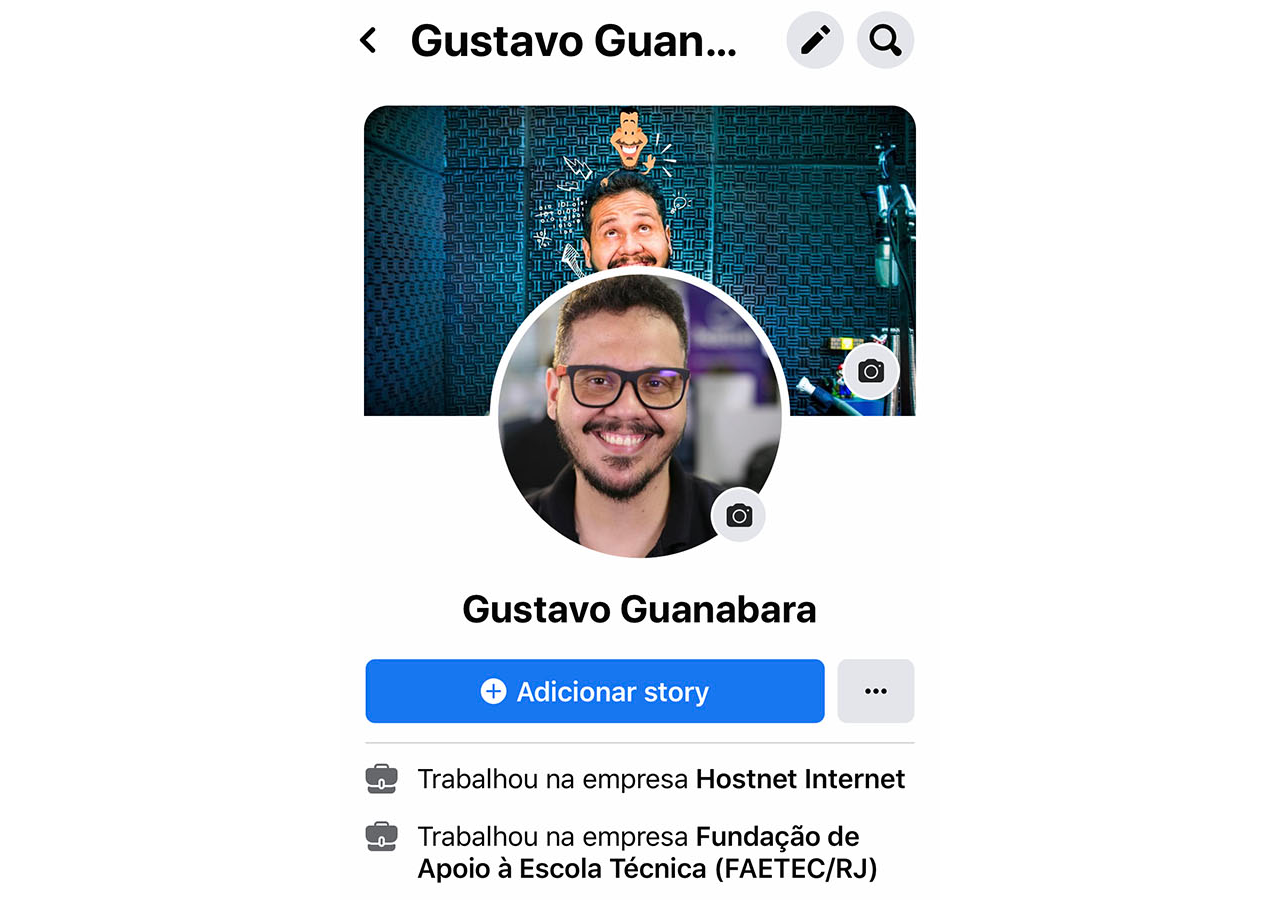
==== facebook.html @ 70ffc327 "Atualização Projeto Redes Sociais - Criado os index das demais redes - Criado a estutura HTML, além " ====
<!DOCTYPE html>
<html lang="pt-br">
<head>
    <meta charset="UTF-8">
    <meta name="viewport" content="width=device-width, initial-scale=1.0">
    <title>Facebook</title>
</head>
  <style>
    * {
        margin: 0px;
        padding: 0px;
    }

    body {
        height: 100vh;
        width: 100vw;
        background: url(imagens/tela-facebook.jpg) no-repeat top center;
    }
    </style>
<body>
    
</body>
</html>
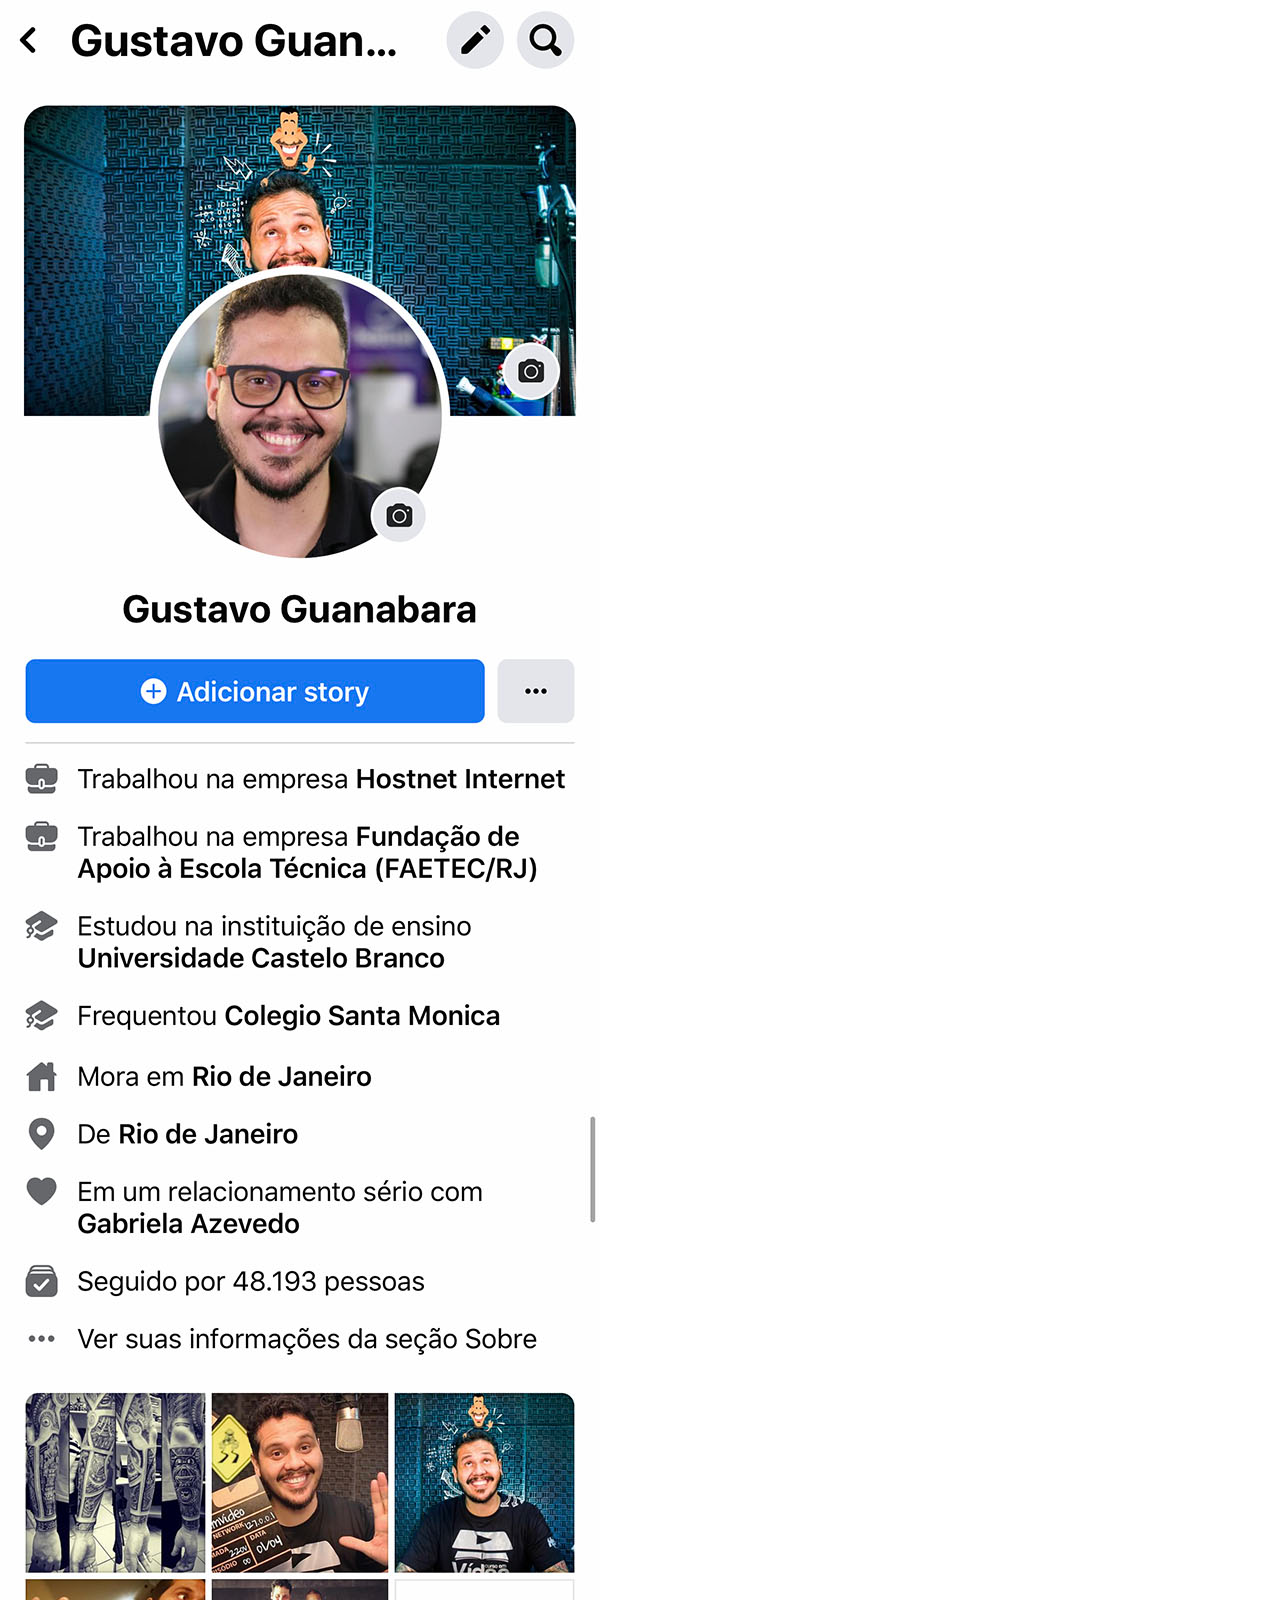
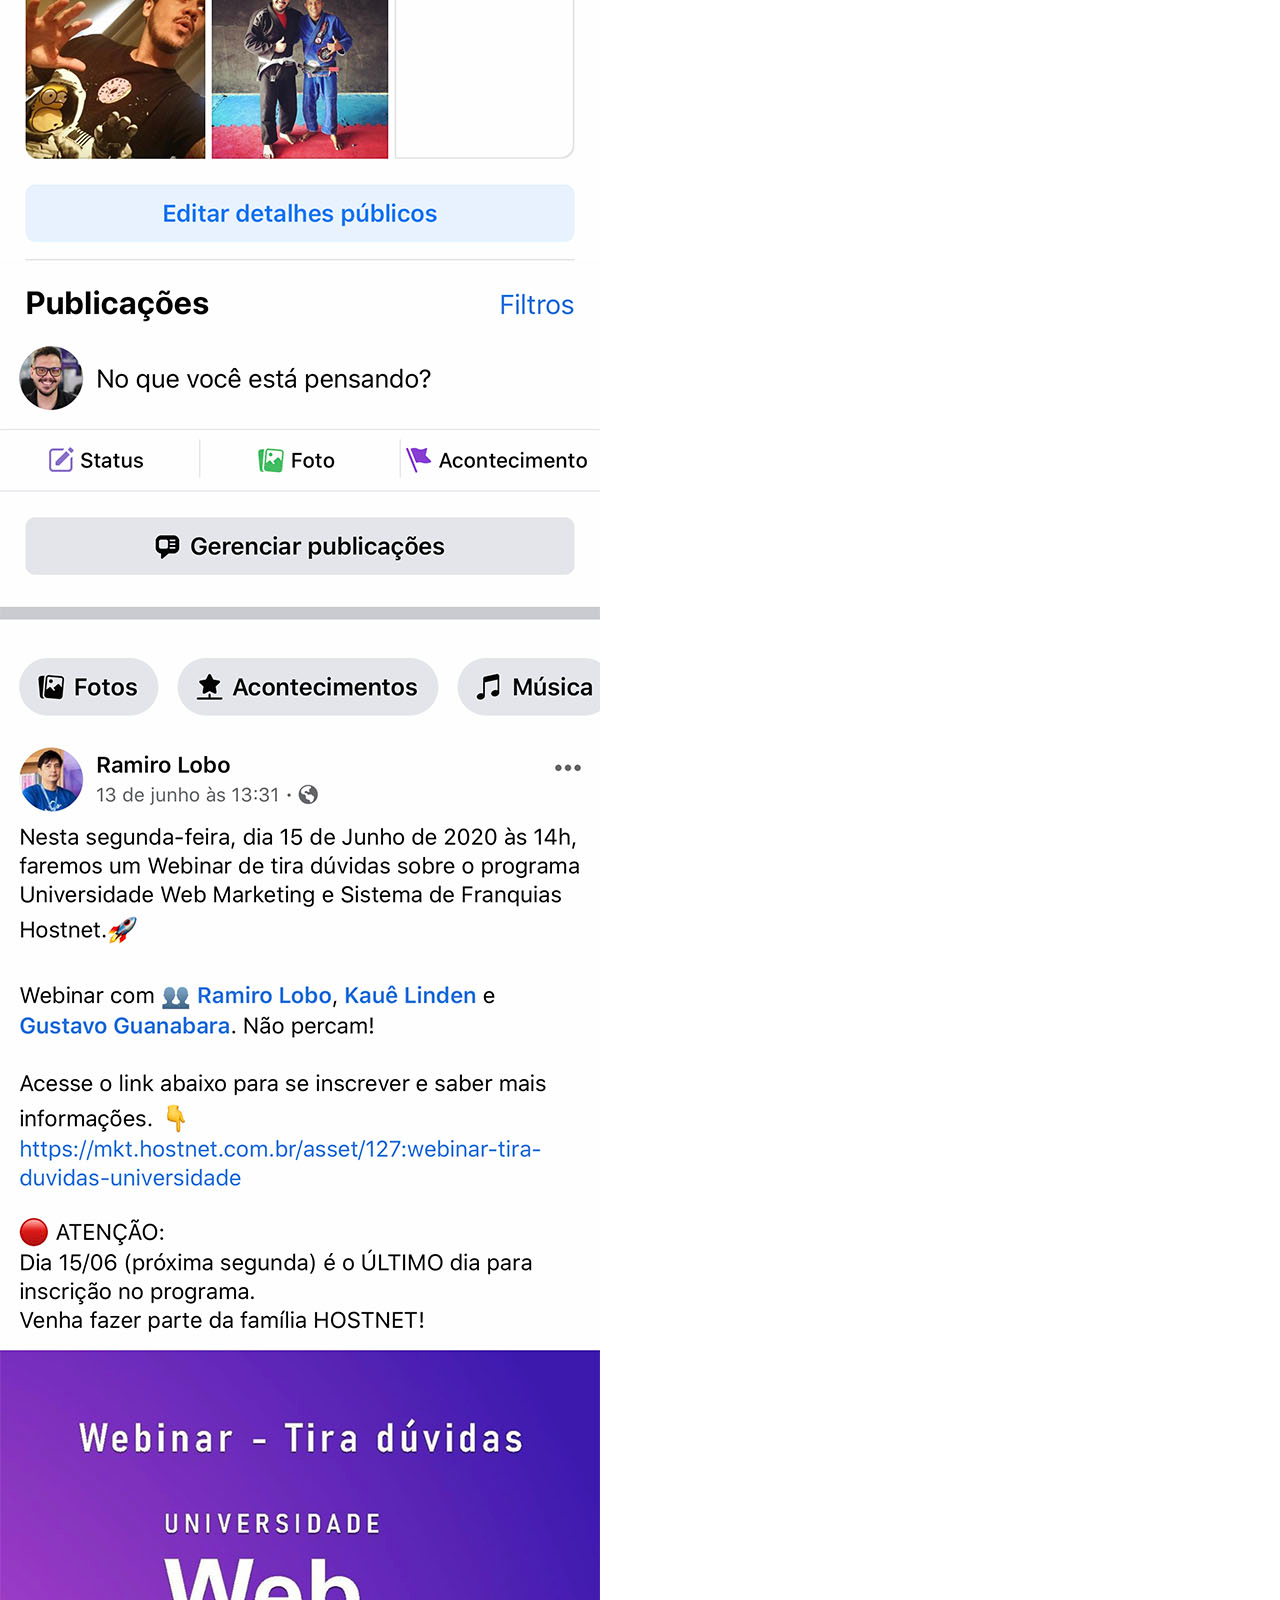
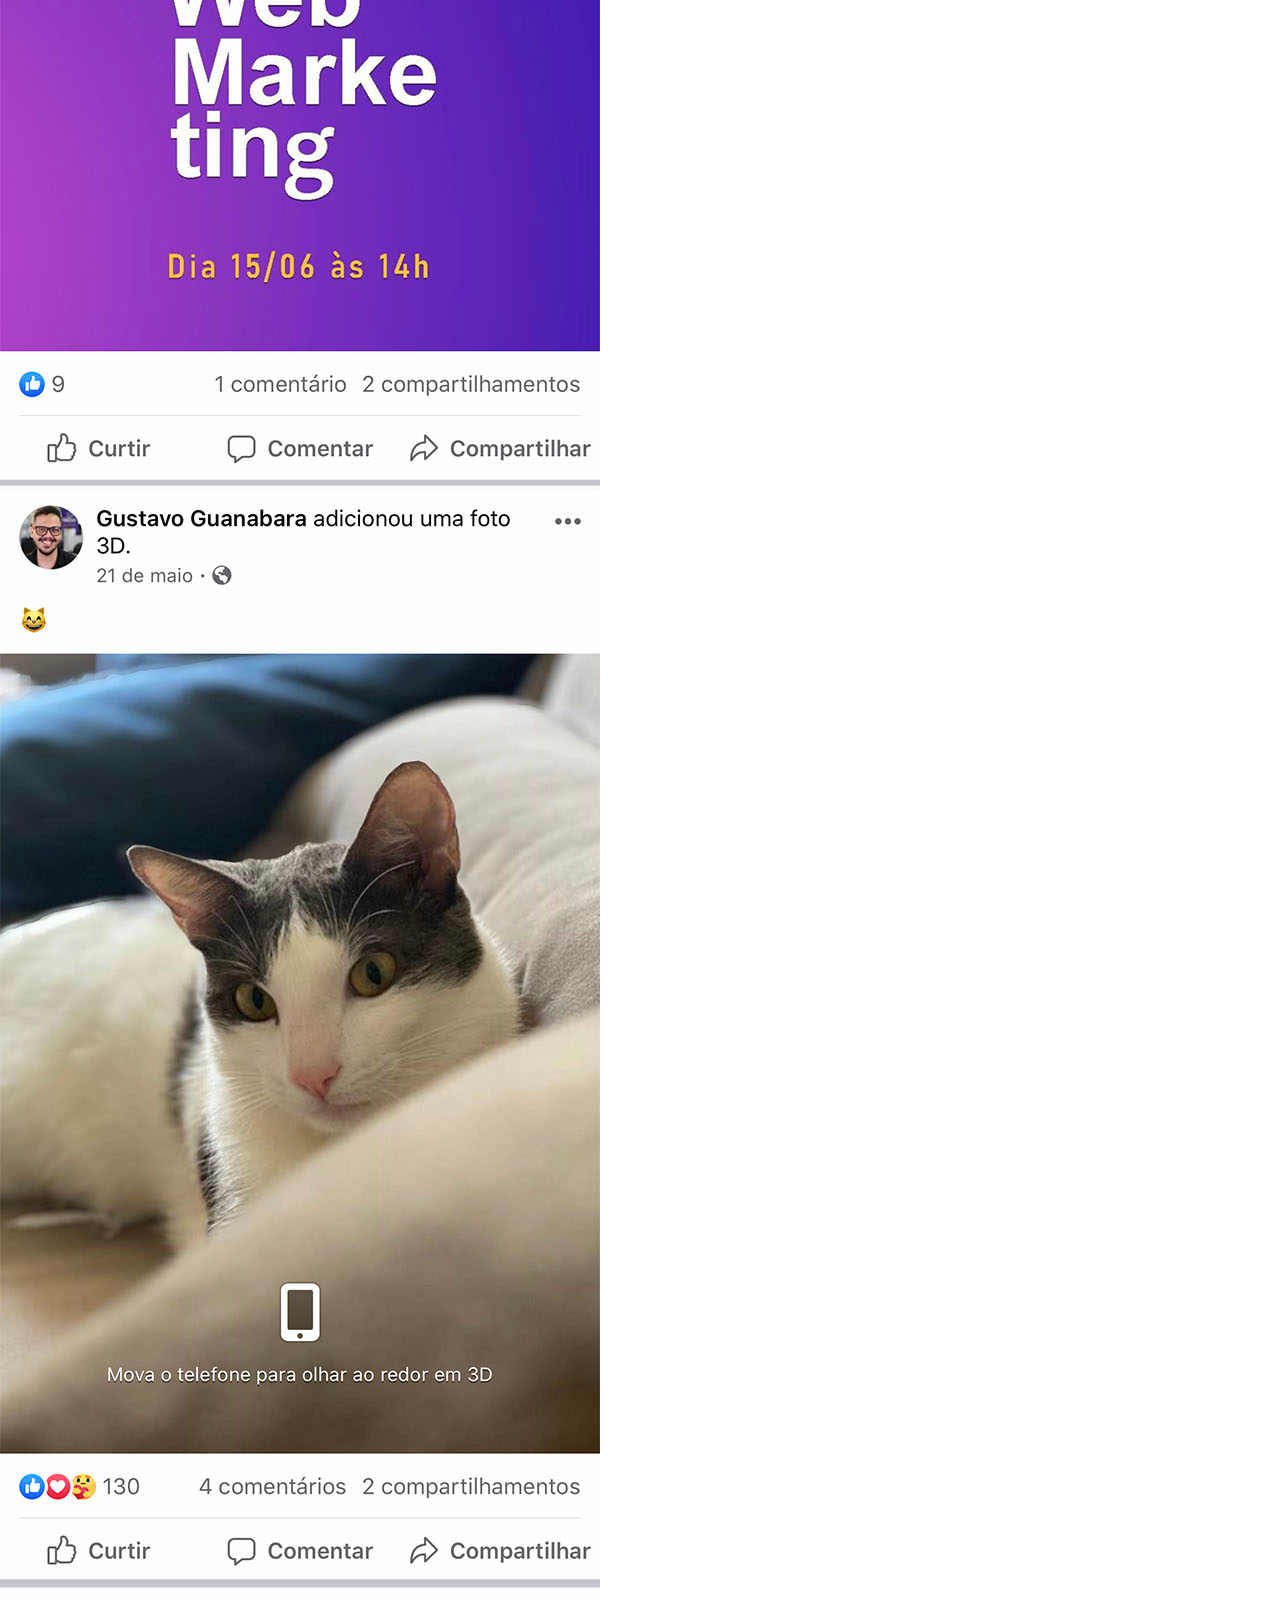
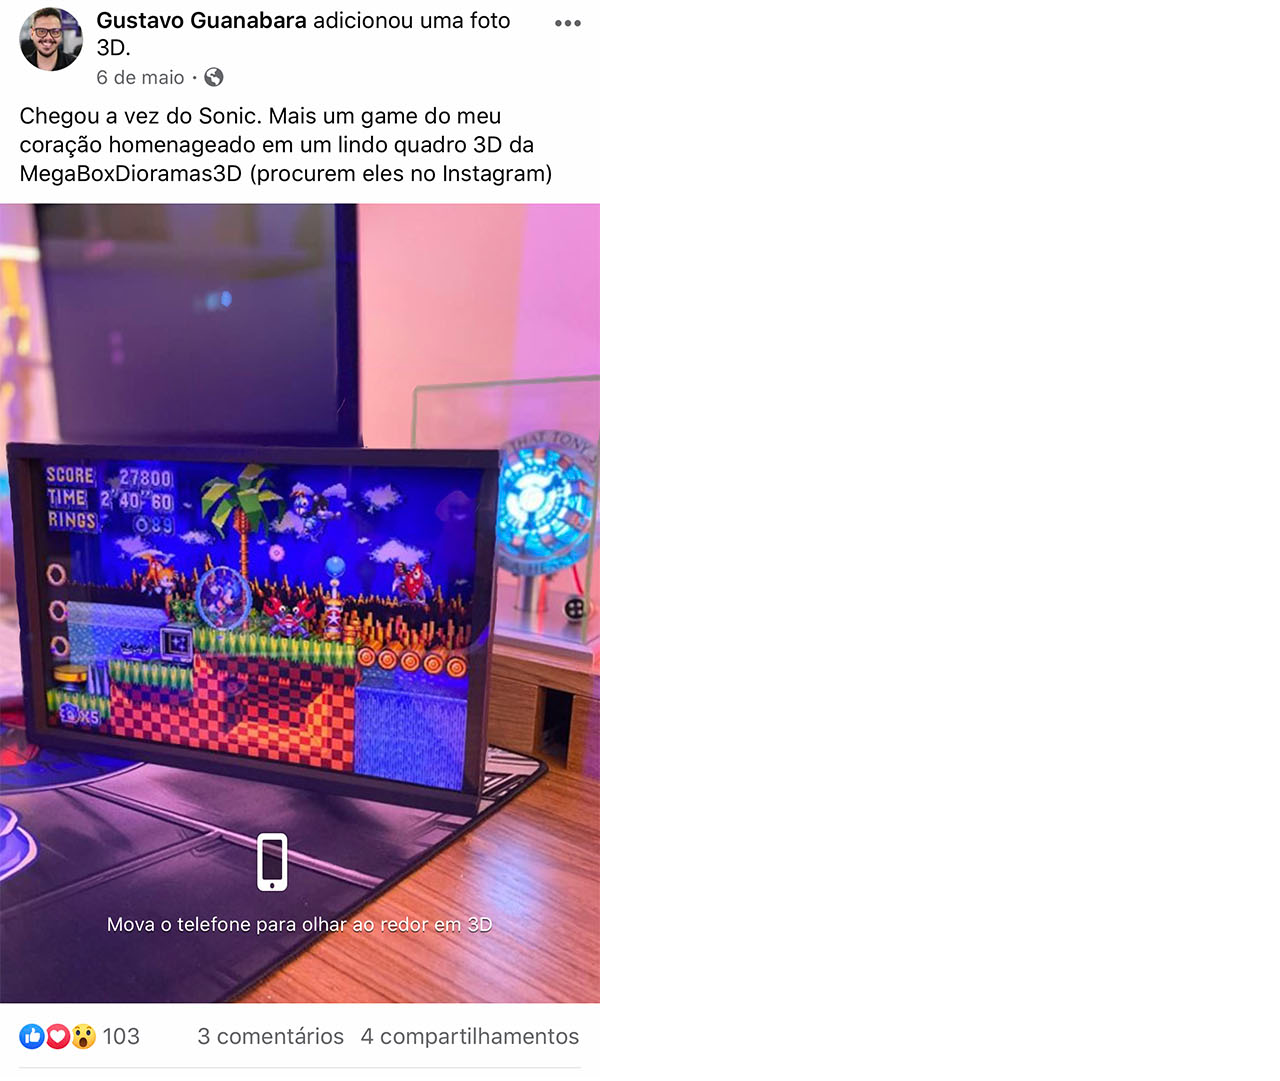
==== commit c229612c: "Atualizações Projeto Redes Sociais - Criado as demais páginas" ====
--- a/facebook.html
+++ b/facebook.html
@@ -11,13 +11,10 @@
         padding: 0px;
     }
 
-    body {
-        height: 100vh;
-        width: 100vw;
-        background: url(imagens/tela-facebook.jpg) no-repeat top center;
-    }
+    
     </style>
 <body>
-    
+    <img src="imagens/tela-facebook.jpg">
+    <a href=""></a>
 </body>
 </html>
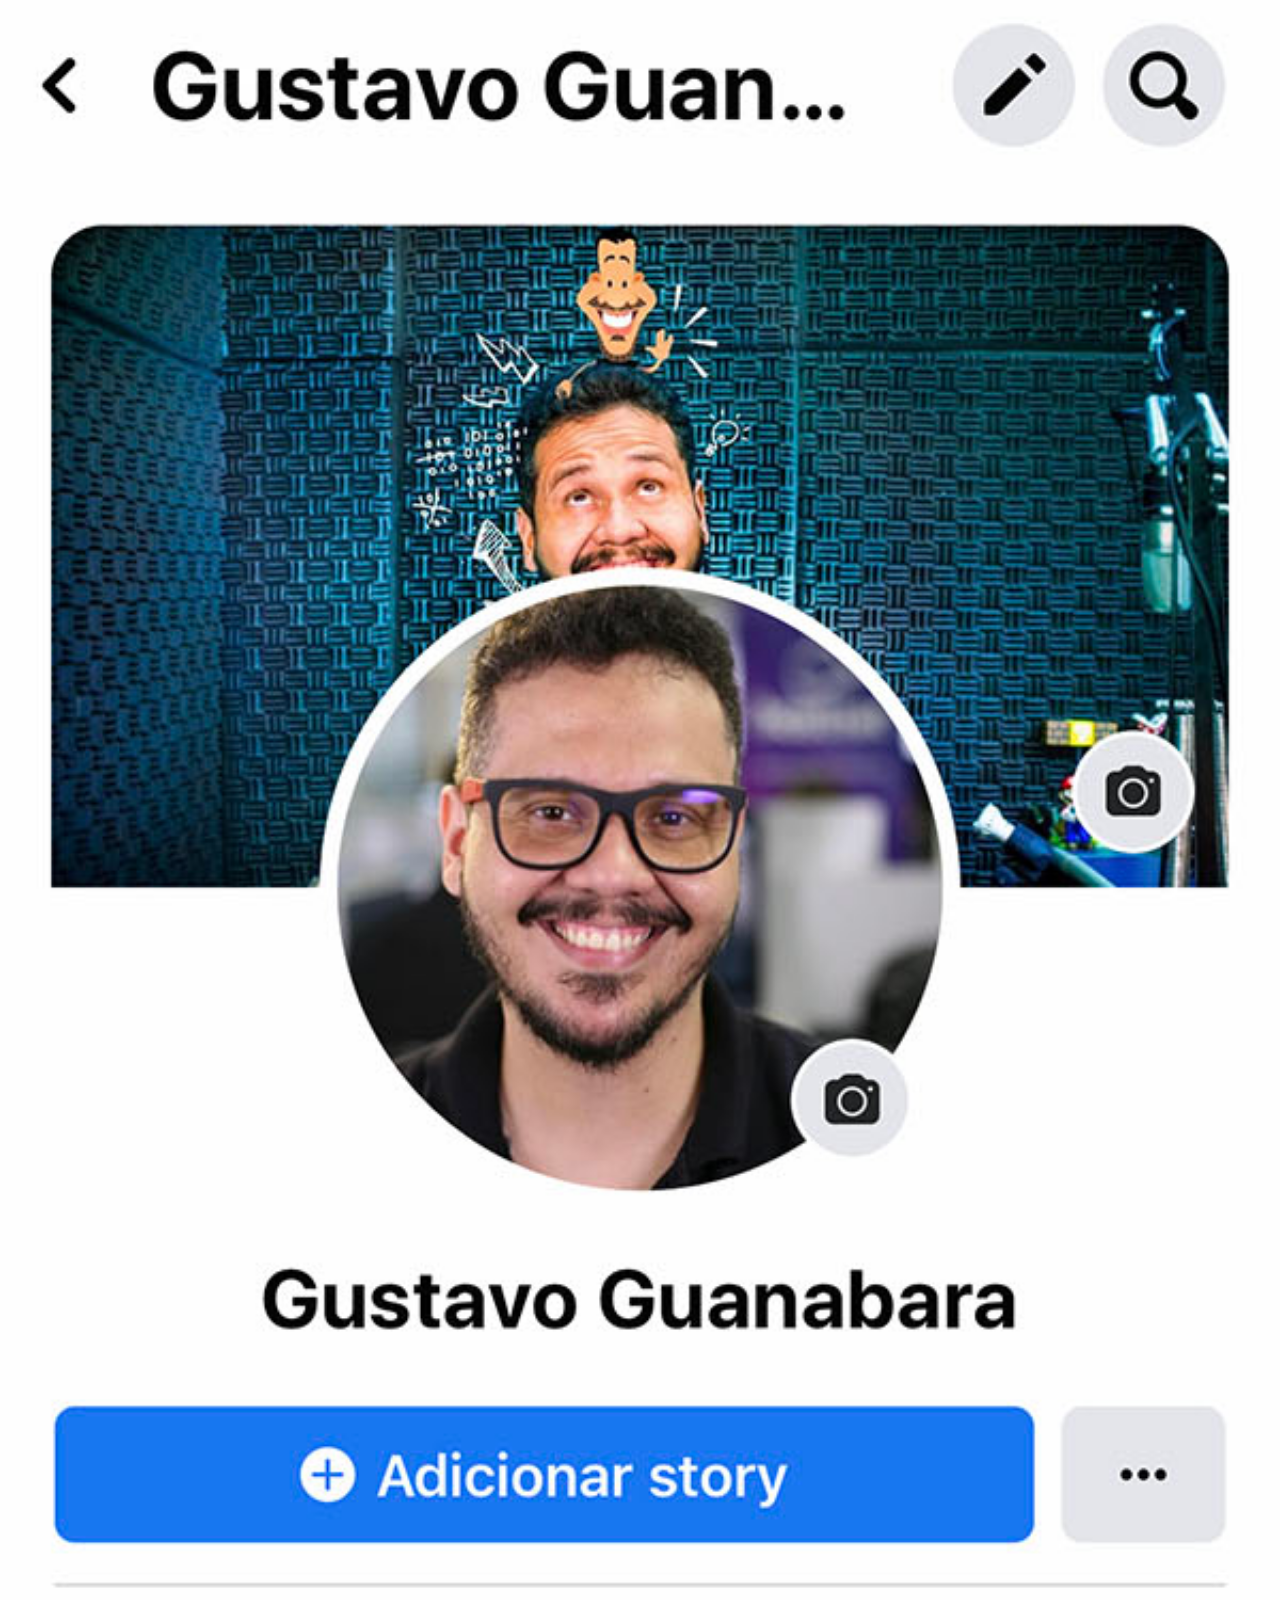
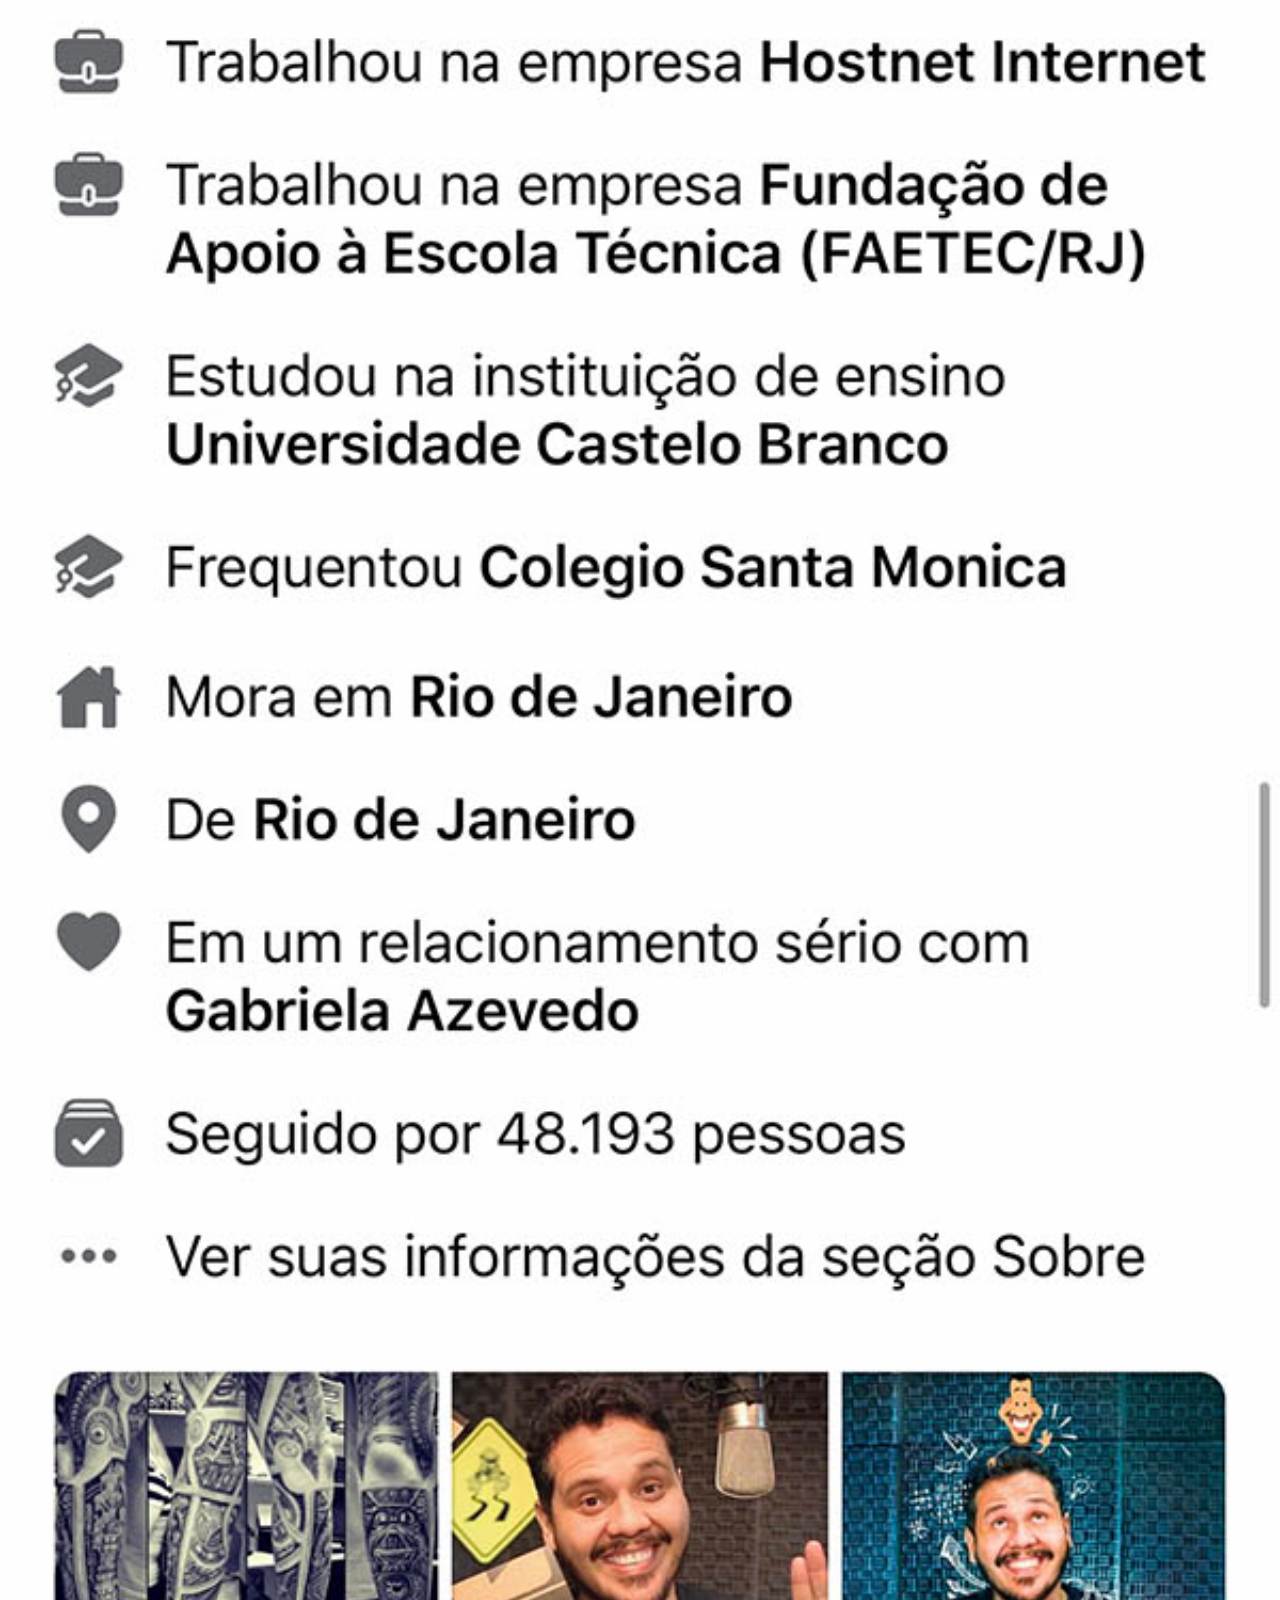
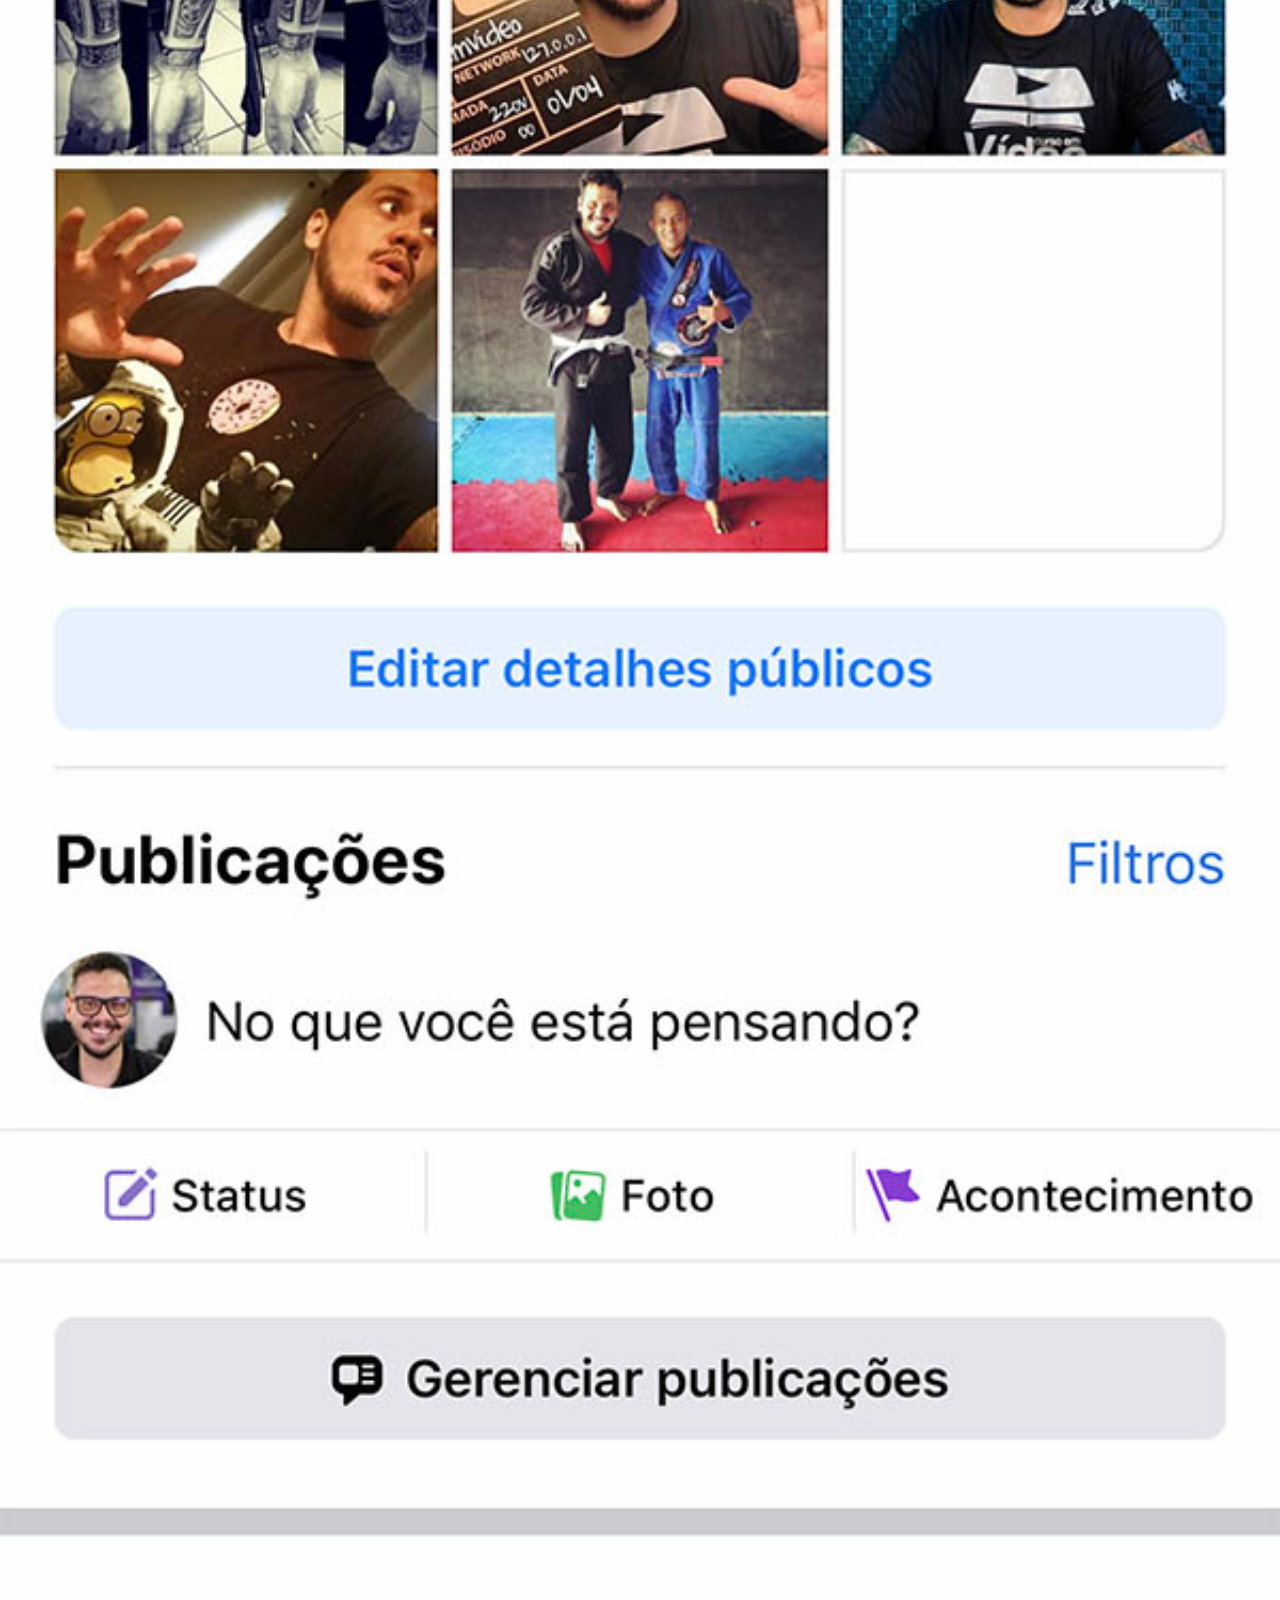
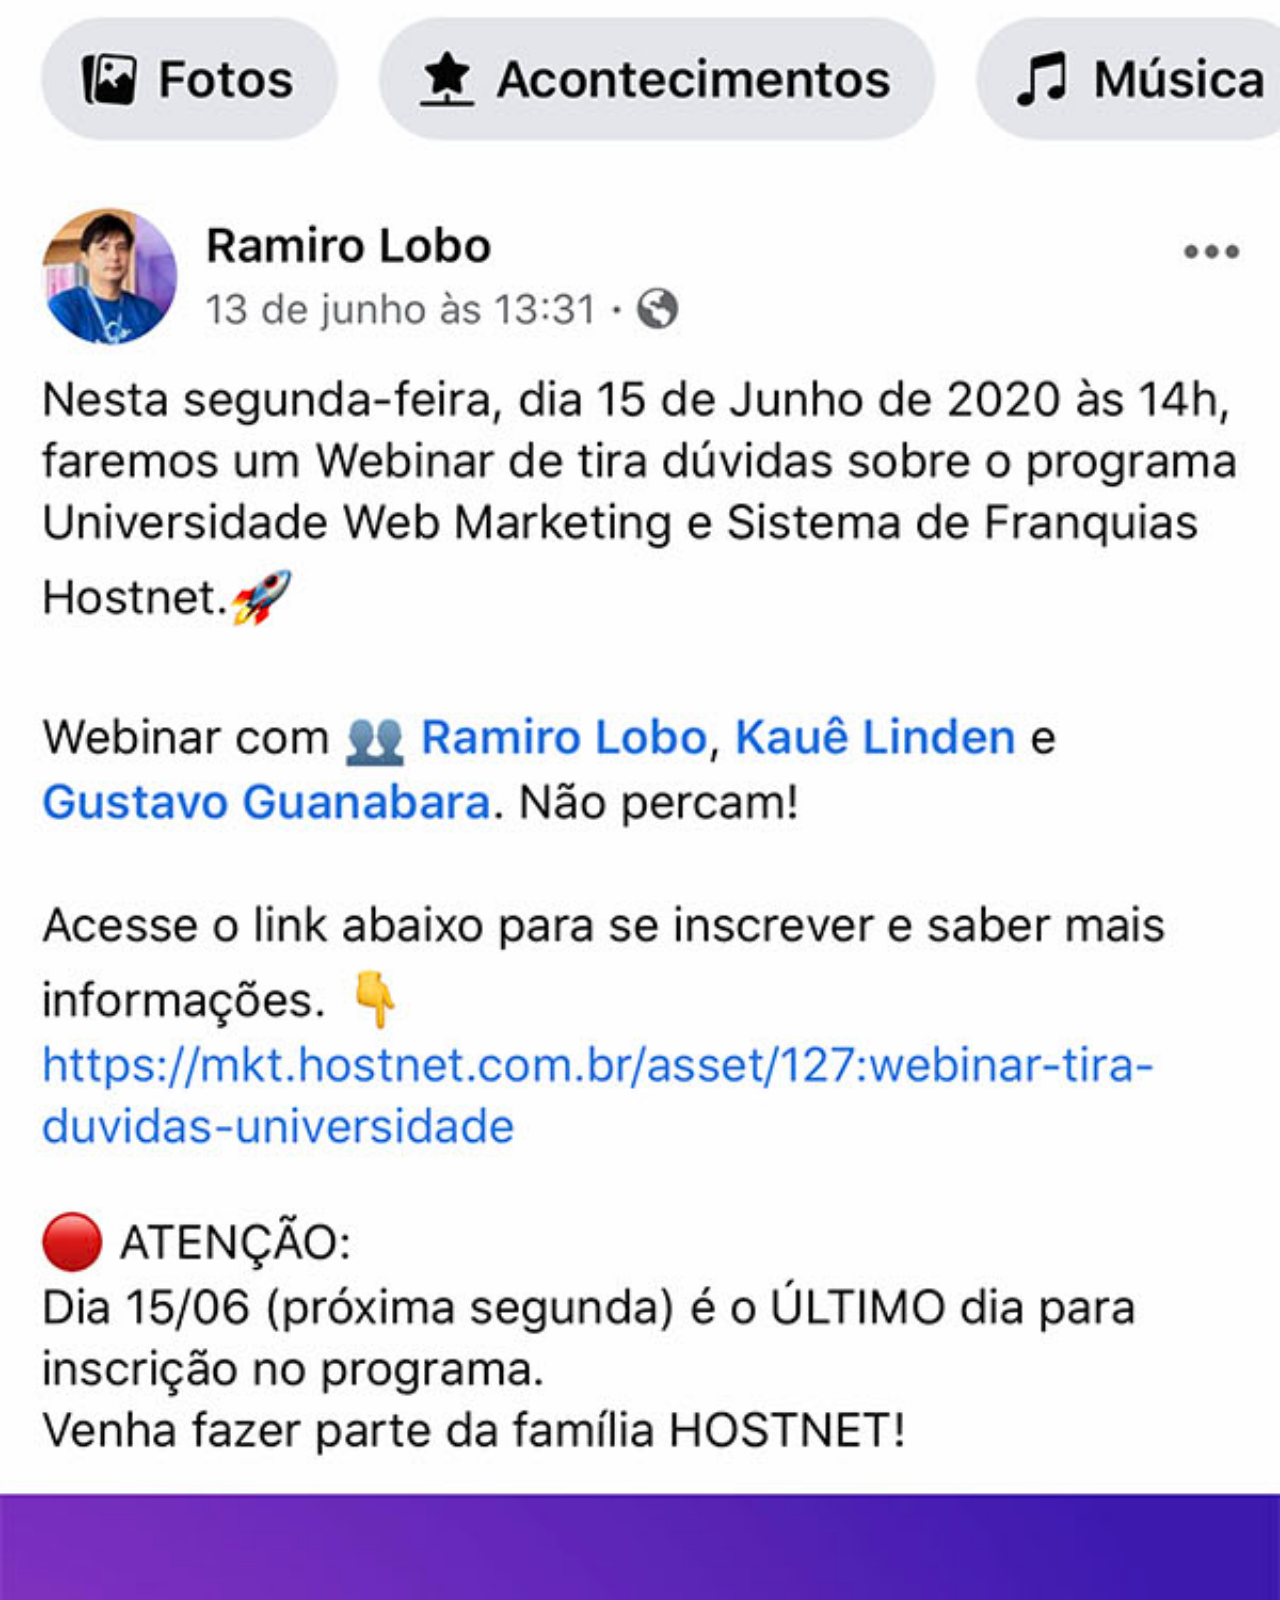
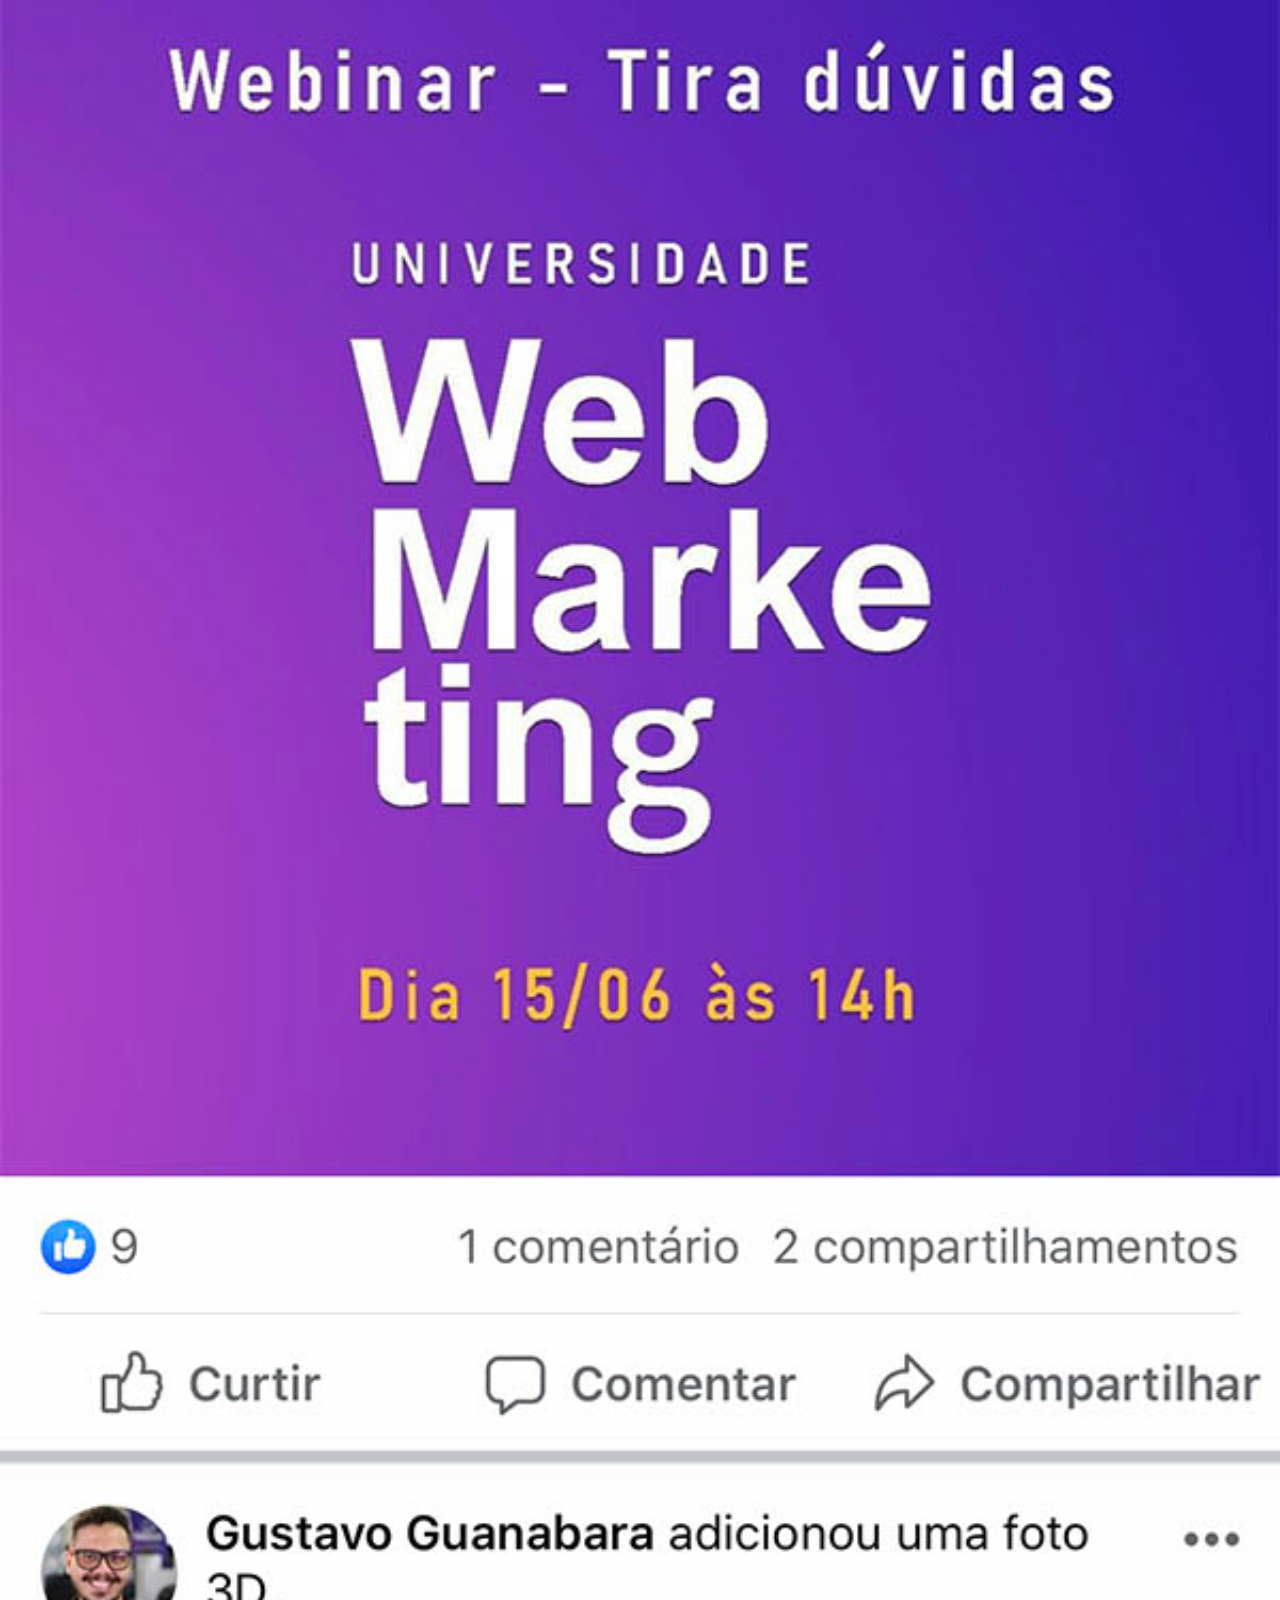
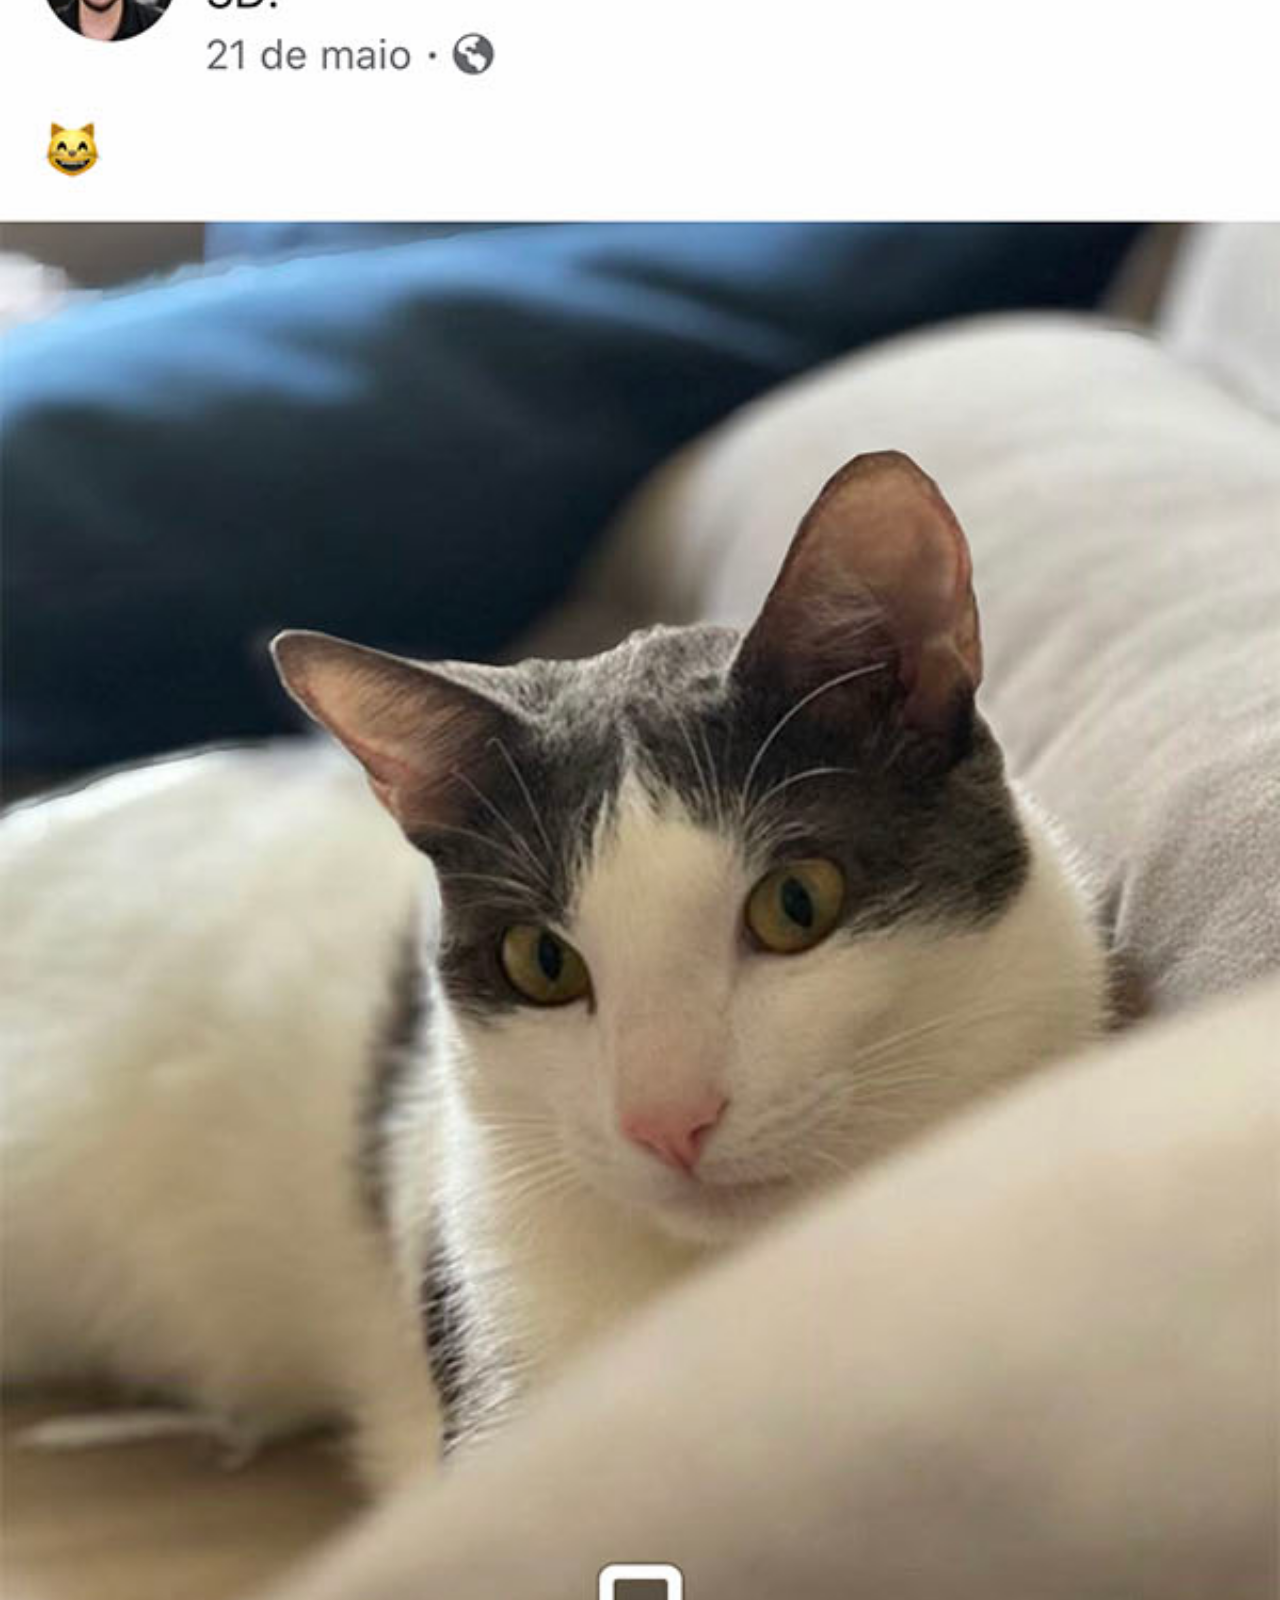
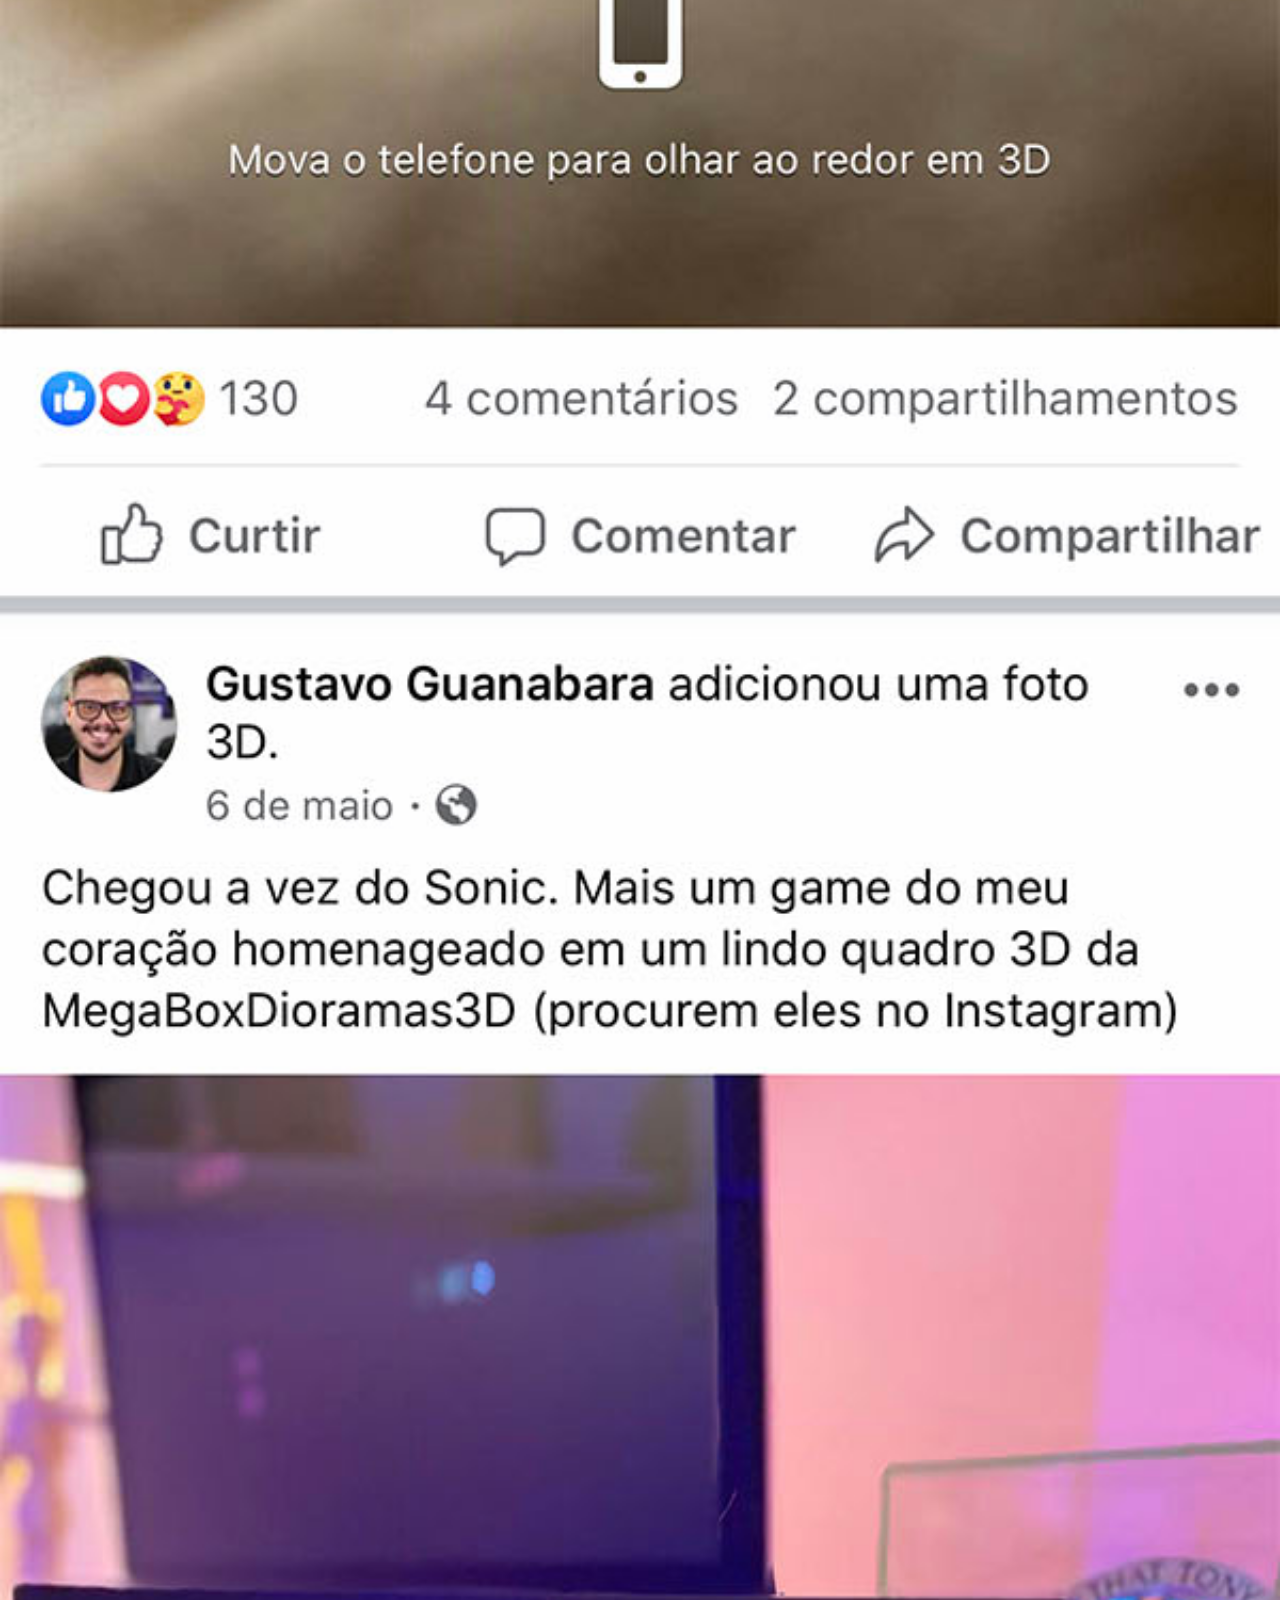
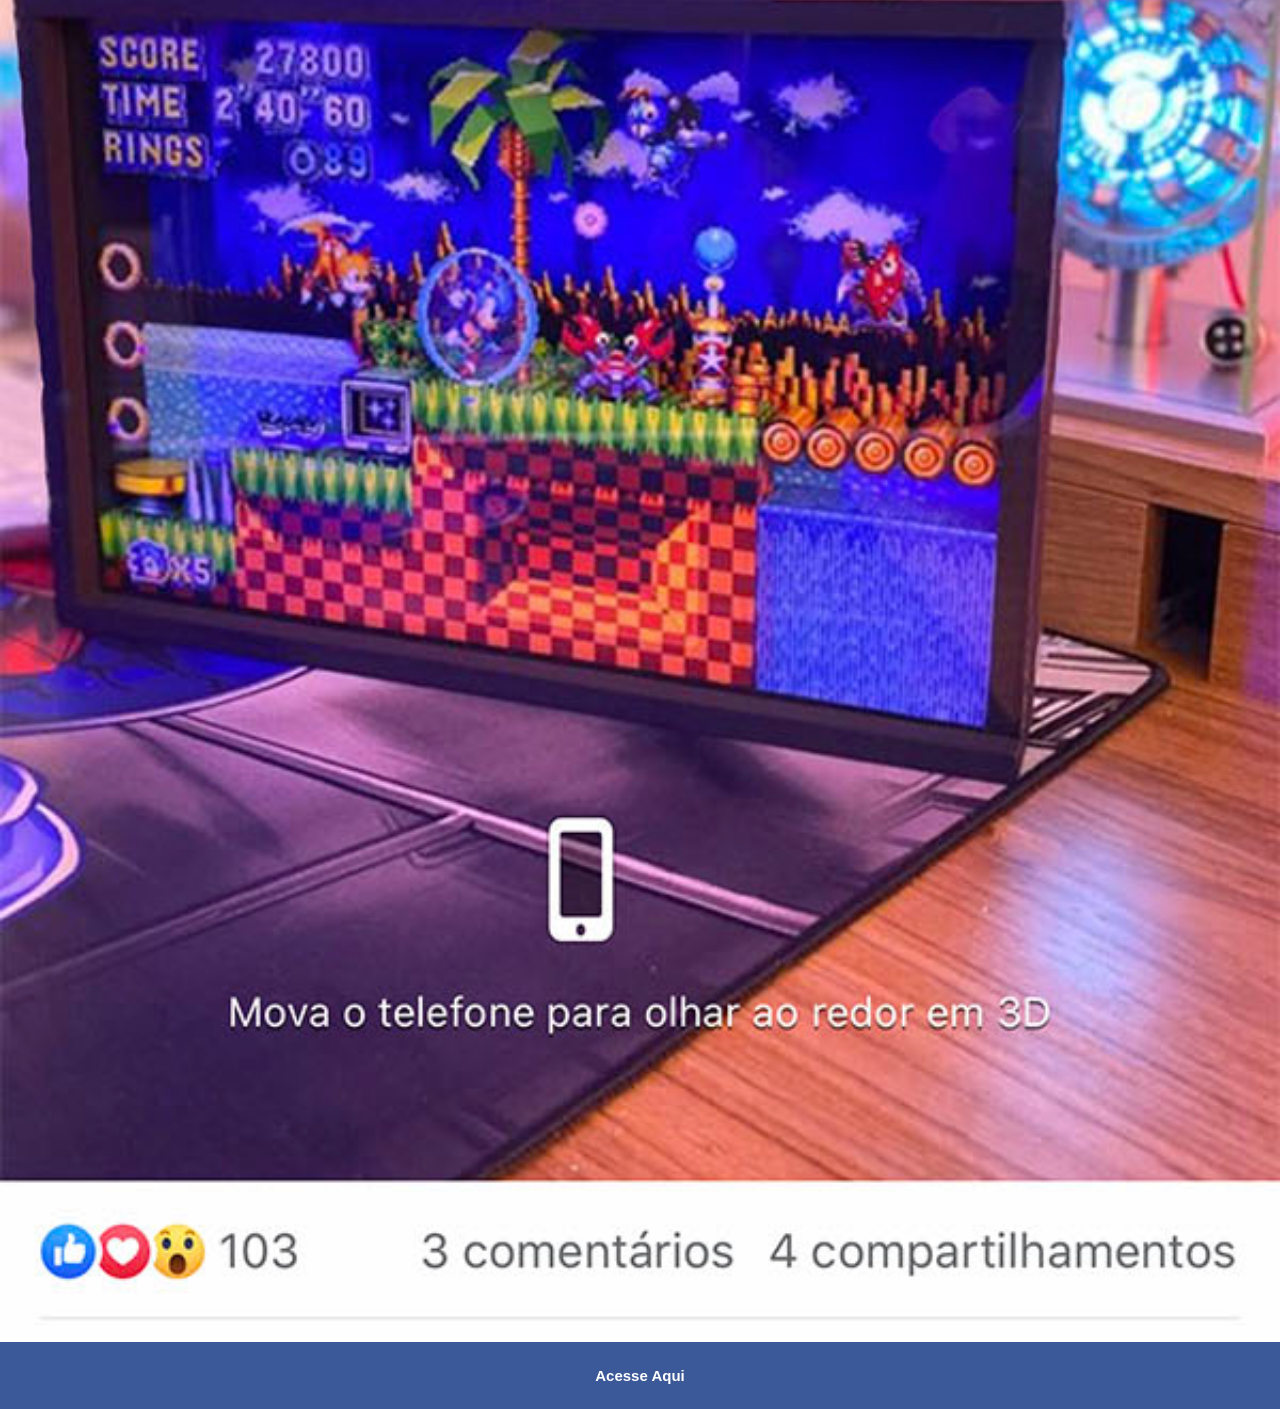
==== commit 97eb7360: "Atualização Projeto Redes Sociais - Conclusão das páginas referente as redes sociais" ====
--- a/facebook.html
+++ b/facebook.html
@@ -9,12 +9,28 @@
     * {
         margin: 0px;
         padding: 0px;
+        font-family: Arial, Helvetica, sans-serif;
+    }
+    ::-webkit-scrollbar { /* Pseudoclasse para esconder as barra laterais*/
+        display: none;
+    }
+    img {
+        width: 100vw;
     }
 
-    
-    </style>
+    a {
+        display: block; /* Transforma o link em um bloco para ocupar toda a largura */
+        padding: 25px;
+        background-color: #3b5998; /* Cor de fundo do Facebook */
+        text-align: center;
+        text-decoration: none;
+        font-weight: bold;
+        font-size: 15px;
+        color: white;
+    }
+</style>
 <body>
     <img src="imagens/tela-facebook.jpg">
-    <a href=""></a>
+    <a href="https://www.facebook.com/gustavoguanabara/?locale=pt_BR">Acesse Aqui</a>
 </body>
 </html>
